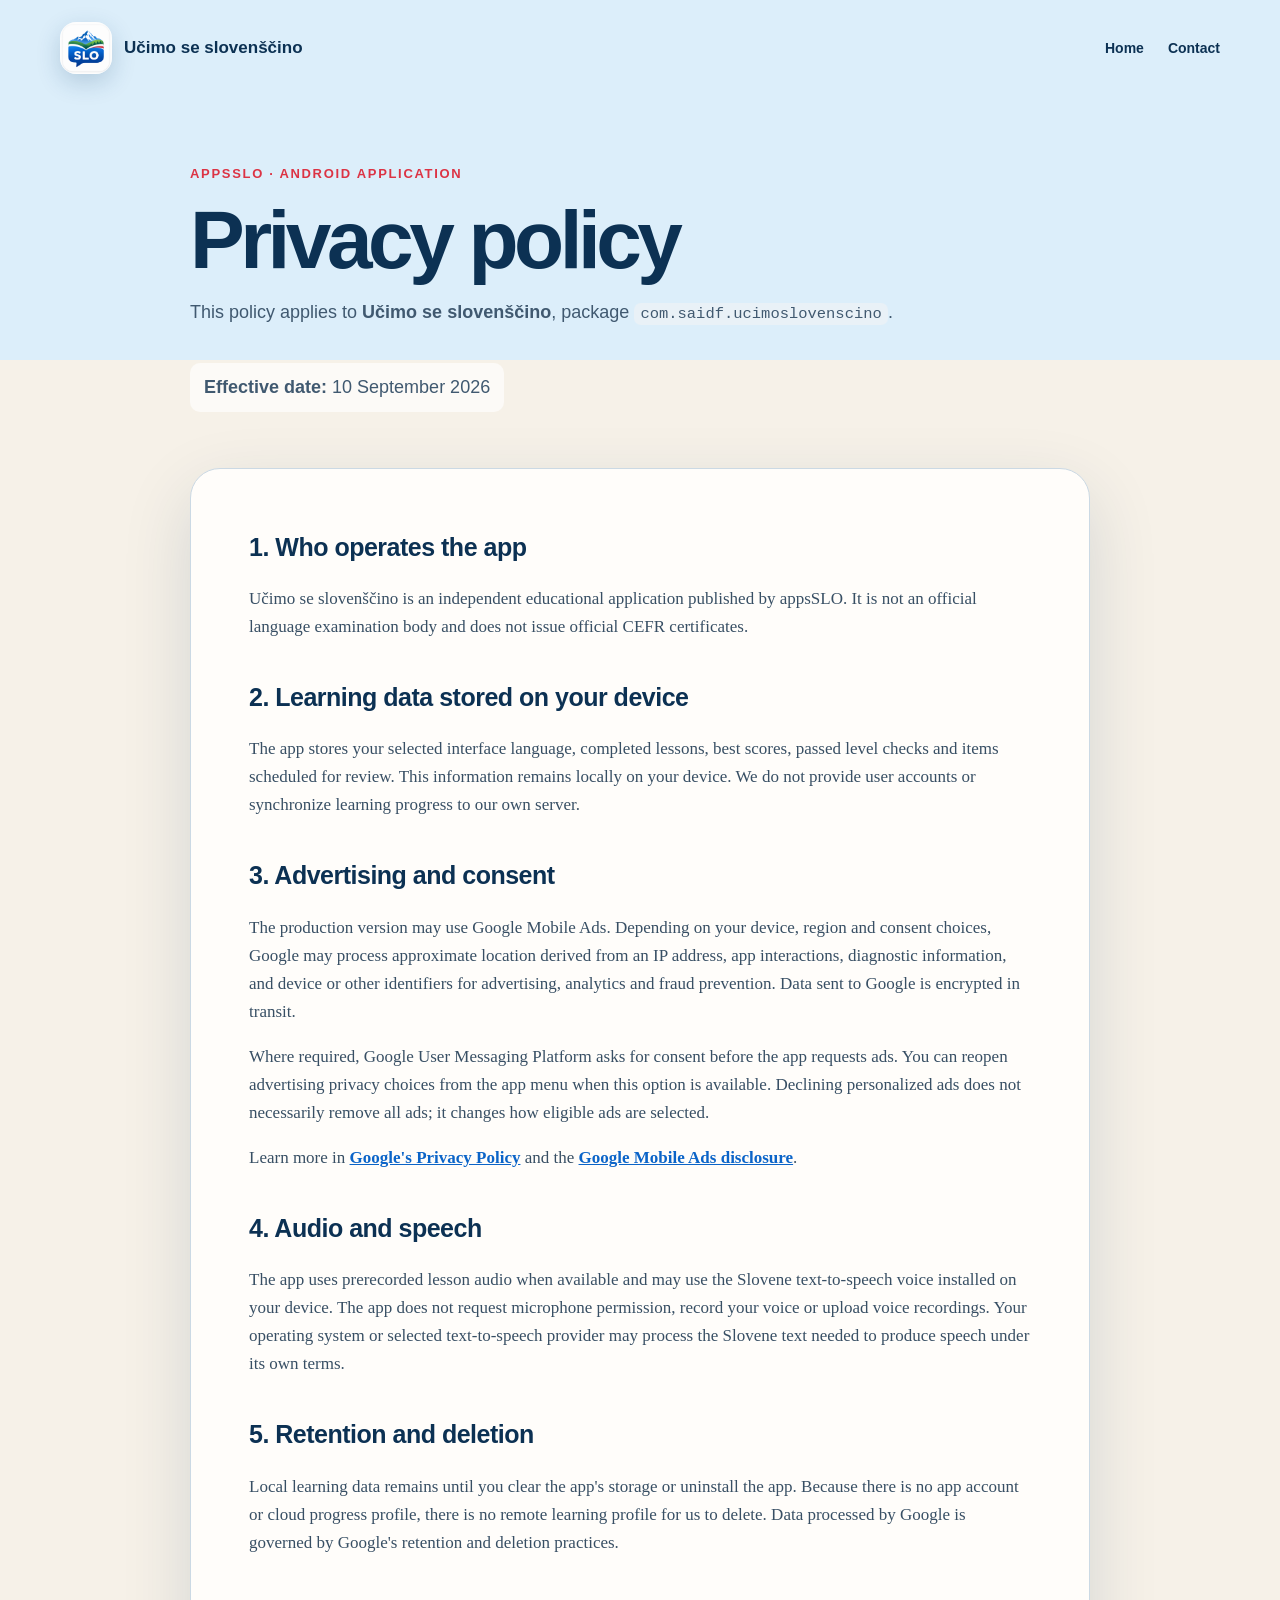
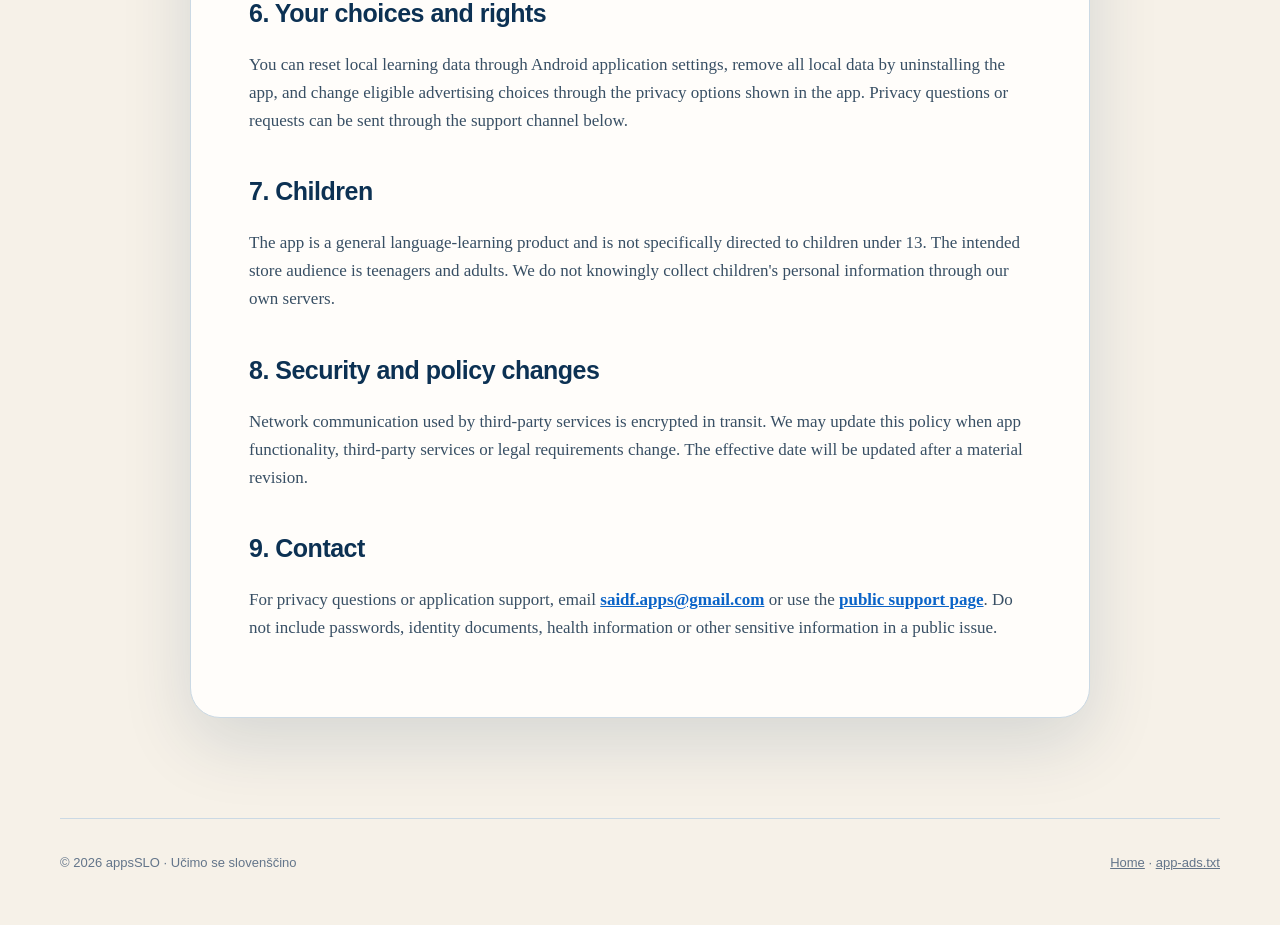
==== privacy/index.html @ cbe658a6 "Publish app website and privacy policy" ====
<!doctype html>
<html lang="en">
  <head>
    <meta charset="utf-8">
    <meta name="viewport" content="width=device-width, initial-scale=1">
    <meta name="theme-color" content="#0d416f">
    <meta name="description" content="Privacy policy for the Učimo se slovenščino Android application.">
    <title>Privacy policy | Učimo se slovenščino</title>
    <link rel="icon" href="../assets/app-icon.png">
    <link rel="stylesheet" href="../styles.css">
  </head>
  <body class="policy-page">
    <header class="site-header">
      <a class="brand" href="../" aria-label="Učimo se slovenščino home">
        <img src="../assets/app-icon.png" alt="" width="52" height="52">
        <span>Učimo se slovenščino</span>
      </a>
      <nav aria-label="Policy navigation"><a href="../">Home</a><a href="#contact">Contact</a></nav>
    </header>

    <main class="policy-layout">
      <header class="policy-intro">
        <p class="eyebrow">appsSLO · Android application</p>
        <h1>Privacy policy</h1>
        <p>This policy applies to <strong>Učimo se slovenščino</strong>, package <code>com.saidf.ucimoslovenscino</code>.</p>
        <p class="effective"><strong>Effective date:</strong> 10 September 2026</p>
      </header>

      <article class="policy-card">
        <h2>1. Who operates the app</h2>
        <p>Učimo se slovenščino is an independent educational application published by appsSLO. It is not an official language examination body and does not issue official CEFR certificates.</p>

        <h2>2. Learning data stored on your device</h2>
        <p>The app stores your selected interface language, completed lessons, best scores, passed level checks and items scheduled for review. This information remains locally on your device. We do not provide user accounts or synchronize learning progress to our own server.</p>

        <h2>3. Advertising and consent</h2>
        <p>The production version may use Google Mobile Ads. Depending on your device, region and consent choices, Google may process approximate location derived from an IP address, app interactions, diagnostic information, and device or other identifiers for advertising, analytics and fraud prevention. Data sent to Google is encrypted in transit.</p>
        <p>Where required, Google User Messaging Platform asks for consent before the app requests ads. You can reopen advertising privacy choices from the app menu when this option is available. Declining personalized ads does not necessarily remove all ads; it changes how eligible ads are selected.</p>
        <p>Learn more in <a href="https://policies.google.com/privacy">Google's Privacy Policy</a> and the <a href="https://developers.google.com/admob/android/privacy/play-data-disclosure">Google Mobile Ads disclosure</a>.</p>

        <h2>4. Audio and speech</h2>
        <p>The app uses prerecorded lesson audio when available and may use the Slovene text-to-speech voice installed on your device. The app does not request microphone permission, record your voice or upload voice recordings. Your operating system or selected text-to-speech provider may process the Slovene text needed to produce speech under its own terms.</p>

        <h2>5. Retention and deletion</h2>
        <p>Local learning data remains until you clear the app's storage or uninstall the app. Because there is no app account or cloud progress profile, there is no remote learning profile for us to delete. Data processed by Google is governed by Google's retention and deletion practices.</p>

        <h2>6. Your choices and rights</h2>
        <p>You can reset local learning data through Android application settings, remove all local data by uninstalling the app, and change eligible advertising choices through the privacy options shown in the app. Privacy questions or requests can be sent through the support channel below.</p>

        <h2>7. Children</h2>
        <p>The app is a general language-learning product and is not specifically directed to children under 13. The intended store audience is teenagers and adults. We do not knowingly collect children's personal information through our own servers.</p>

        <h2>8. Security and policy changes</h2>
        <p>Network communication used by third-party services is encrypted in transit. We may update this policy when app functionality, third-party services or legal requirements change. The effective date will be updated after a material revision.</p>

        <h2 id="contact">9. Contact</h2>
        <p>For privacy questions or application support, email <a href="mailto:saidf.apps@gmail.com">saidf.apps@gmail.com</a> or use the <a href="https://github.com/ucimo-se-slovenscino/ucimo-se-slovenscino.github.io/issues">public support page</a>. Do not include passwords, identity documents, health information or other sensitive information in a public issue.</p>
      </article>
    </main>

    <footer>
      <p>© 2026 appsSLO · Učimo se slovenščino</p>
      <p><a href="../">Home</a> · <a href="../app-ads.txt">app-ads.txt</a></p>
    </footer>
  </body>
</html>
---- styles.css ----
:root {
  color-scheme: light;
  --ink: #0c3153;
  --muted: #63758a;
  --paper: #fffdfa;
  --canvas: #f6f1e8;
  --sky: #dceefa;
  --blue: #0b64c8;
  --deep-blue: #093e78;
  --red: #dc3344;
  --line: #cbd9e4;
  --shadow: 0 24px 70px rgb(12 49 83 / 14%);
}

* { box-sizing: border-box; }
html { scroll-behavior: smooth; }
body {
  margin: 0;
  color: var(--ink);
  background:
    radial-gradient(circle at 82% 10%, rgb(255 255 255 / 90%) 0 7%, transparent 25%),
    linear-gradient(155deg, #eef8ff 0 28%, var(--canvas) 64%);
  font: 17px/1.65 Georgia, "Times New Roman", serif;
}
a { color: inherit; }
code { padding: .15em .4em; border-radius: .45em; background: #e9f1f7; font: .86em/1.4 Consolas, monospace; }
.site-header, main, footer { width: min(1160px, calc(100% - 40px)); margin-inline: auto; }
.site-header { display: flex; align-items: center; justify-content: space-between; gap: 28px; padding: 22px 0; }
.brand { display: inline-flex; align-items: center; gap: 12px; font: 800 17px/1.2 "Trebuchet MS", sans-serif; text-decoration: none; }
.brand img { border-radius: 16px; box-shadow: 0 8px 24px rgb(13 65 111 / 20%); }
nav { display: flex; gap: 24px; font: 700 14px/1.2 "Trebuchet MS", sans-serif; }
nav a { text-decoration: none; }
nav a:hover, nav a:focus-visible { color: var(--blue); }
.hero { display: grid; grid-template-columns: minmax(0, 1.2fr) minmax(260px, .65fr); align-items: center; gap: clamp(42px, 8vw, 110px); min-height: 720px; padding: 64px 4vw 90px; }
.eyebrow { margin: 0 0 18px; color: var(--red); font: 900 13px/1.2 "Trebuchet MS", sans-serif; letter-spacing: .13em; text-transform: uppercase; }
h1, h2, h3 { font-family: "Trebuchet MS", sans-serif; }
h1 { margin: 0; max-width: 780px; font-size: clamp(48px, 7vw, 88px); line-height: .98; letter-spacing: -.055em; }
h1 em { color: var(--blue); font-style: normal; }
.lede { max-width: 690px; margin: 28px 0; color: #405970; font: clamp(18px, 2vw, 22px)/1.55 "Trebuchet MS", sans-serif; }
.actions { display: flex; flex-wrap: wrap; gap: 12px; }
.button { display: inline-block; padding: 15px 21px; border: 2px solid var(--ink); border-radius: 14px; font: 850 15px/1.2 "Trebuchet MS", sans-serif; text-decoration: none; }
.button.primary { border-color: var(--red); color: white; background: var(--red); box-shadow: 0 12px 28px rgb(220 51 68 / 24%); }
.button.secondary { background: rgb(255 255 255 / 70%); }
.availability { margin-top: 24px; color: var(--muted); font: 13px/1.6 "Trebuchet MS", sans-serif; }
.phone { width: min(100%, 350px); margin-inline: auto; padding: 10px; border: 1px solid rgb(255 255 255 / 80%); border-radius: 42px; background: #102536; box-shadow: var(--shadow); transform: rotate(2deg); }
.phone img { display: block; width: 100%; border-radius: 32px; }
.course { padding: 100px 4vw; border-radius: 40px; background: var(--ink); color: white; box-shadow: var(--shadow); }
.section-heading { max-width: 720px; }
.section-heading h2, .languages h2, .trust h2 { margin: 0 0 18px; font-size: clamp(34px, 5vw, 58px); line-height: 1.04; letter-spacing: -.04em; }
.section-heading > p:last-child { color: #c4d6e4; }
.level-grid { display: grid; grid-template-columns: repeat(3, 1fr); gap: 18px; margin-top: 52px; }
.level-card { padding: 28px; border: 1px solid rgb(255 255 255 / 18%); border-radius: 24px; background: rgb(255 255 255 / 7%); }
.level-card.active { color: var(--ink); background: var(--sky); }
.level-card h3 { margin: 20px 0 10px; font-size: 23px; }
.level-card p { margin: 0; opacity: .78; }
.level-number { display: inline-grid; place-items: center; width: 58px; height: 58px; border-radius: 18px; color: var(--ink); background: #f6bd45; font: 950 22px/1 "Trebuchet MS", sans-serif; }
.features { display: grid; grid-template-columns: repeat(2, 1fr); gap: 18px; padding: 100px 4vw; }
.features article { padding: 30px; border: 1px solid var(--line); border-radius: 24px; background: rgb(255 255 255 / 72%); }
.features span { color: var(--red); font: 900 13px/1 "Trebuchet MS", sans-serif; }
.features h3 { margin: 12px 0 8px; font-size: 24px; }
.features p { margin: 0; color: var(--muted); }
.languages { display: grid; grid-template-columns: 1fr 1fr; gap: 60px; align-items: center; margin-bottom: 100px; padding: 70px 4vw; border: 1px solid var(--line); border-radius: 36px; background: var(--paper); }
.languages ul { display: flex; flex-wrap: wrap; gap: 10px; margin: 0; padding: 0; list-style: none; }
.languages li { padding: 11px 15px; border-radius: 999px; background: var(--sky); font: 800 14px/1.2 "Trebuchet MS", sans-serif; }
.trust { margin-bottom: 100px; padding: clamp(34px, 7vw, 78px); border-radius: 36px; color: white; background: linear-gradient(135deg, var(--deep-blue), var(--blue)); box-shadow: var(--shadow); }
.trust p { max-width: 760px; color: #d8e9f7; }
.trust-links { display: flex; gap: 22px; margin-top: 28px; font: 800 15px/1.2 "Trebuchet MS", sans-serif; }
footer { display: flex; justify-content: space-between; gap: 24px; padding: 34px 0 52px; color: var(--muted); border-top: 1px solid var(--line); font: 13px/1.5 "Trebuchet MS", sans-serif; }
footer p { margin: 0; }
.policy-page { background: linear-gradient(180deg, #dceefa 0 360px, var(--canvas) 360px); }
.policy-layout { max-width: 900px; padding: 70px 0 100px; }
.policy-intro { margin-bottom: 38px; }
.policy-intro h1 { font-size: clamp(48px, 8vw, 82px); }
.policy-intro > p:not(.eyebrow) { color: #405970; font: 18px/1.6 "Trebuchet MS", sans-serif; }
.effective { display: inline-block; padding: 10px 14px; border-radius: 10px; background: rgb(255 255 255 / 65%); }
.policy-card { padding: clamp(26px, 6vw, 58px); border: 1px solid var(--line); border-radius: 30px; background: var(--paper); box-shadow: var(--shadow); }
.policy-card h2 { margin: 36px 0 10px; font-size: 25px; letter-spacing: -.02em; }
.policy-card h2:first-child { margin-top: 0; }
.policy-card p { color: #384f64; }
.policy-card a { color: var(--blue); font-weight: 700; }

@media (max-width: 780px) {
  .site-header { align-items: flex-start; }
  nav { gap: 13px; padding-top: 17px; }
  nav a:not(:last-child) { display: none; }
  .hero { grid-template-columns: 1fr; padding-inline: 0; }
  .hero-copy { padding-top: 30px; }
  .phone { width: min(78vw, 330px); transform: none; }
  .level-grid, .features, .languages { grid-template-columns: 1fr; }
  .course, .languages, .trust { border-radius: 26px; }
  footer { flex-direction: column; }
}

@media (prefers-reduced-motion: no-preference) {
  .hero-copy { animation: rise .65s ease-out both; }
  .phone { animation: rise .75s .1s ease-out both; }
  @keyframes rise { from { opacity: 0; transform: translateY(18px); } to { opacity: 1; } }
}
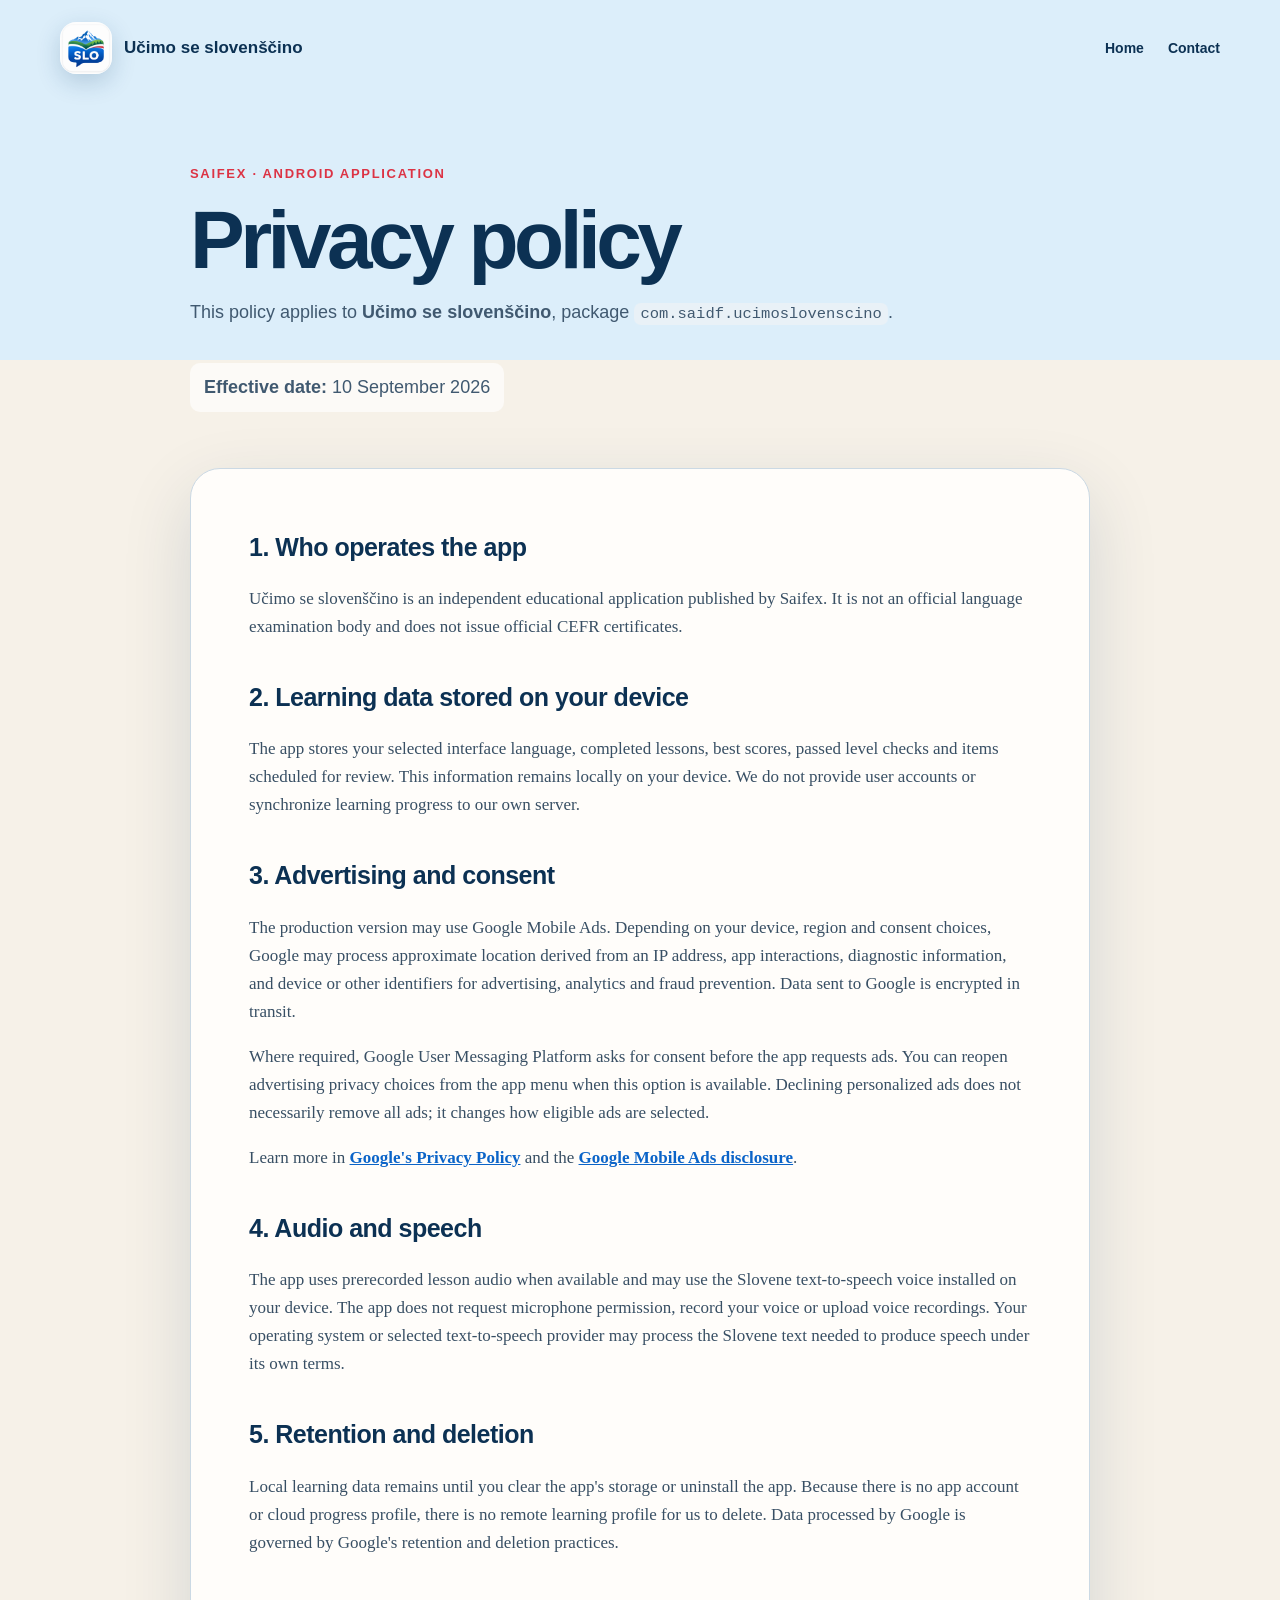
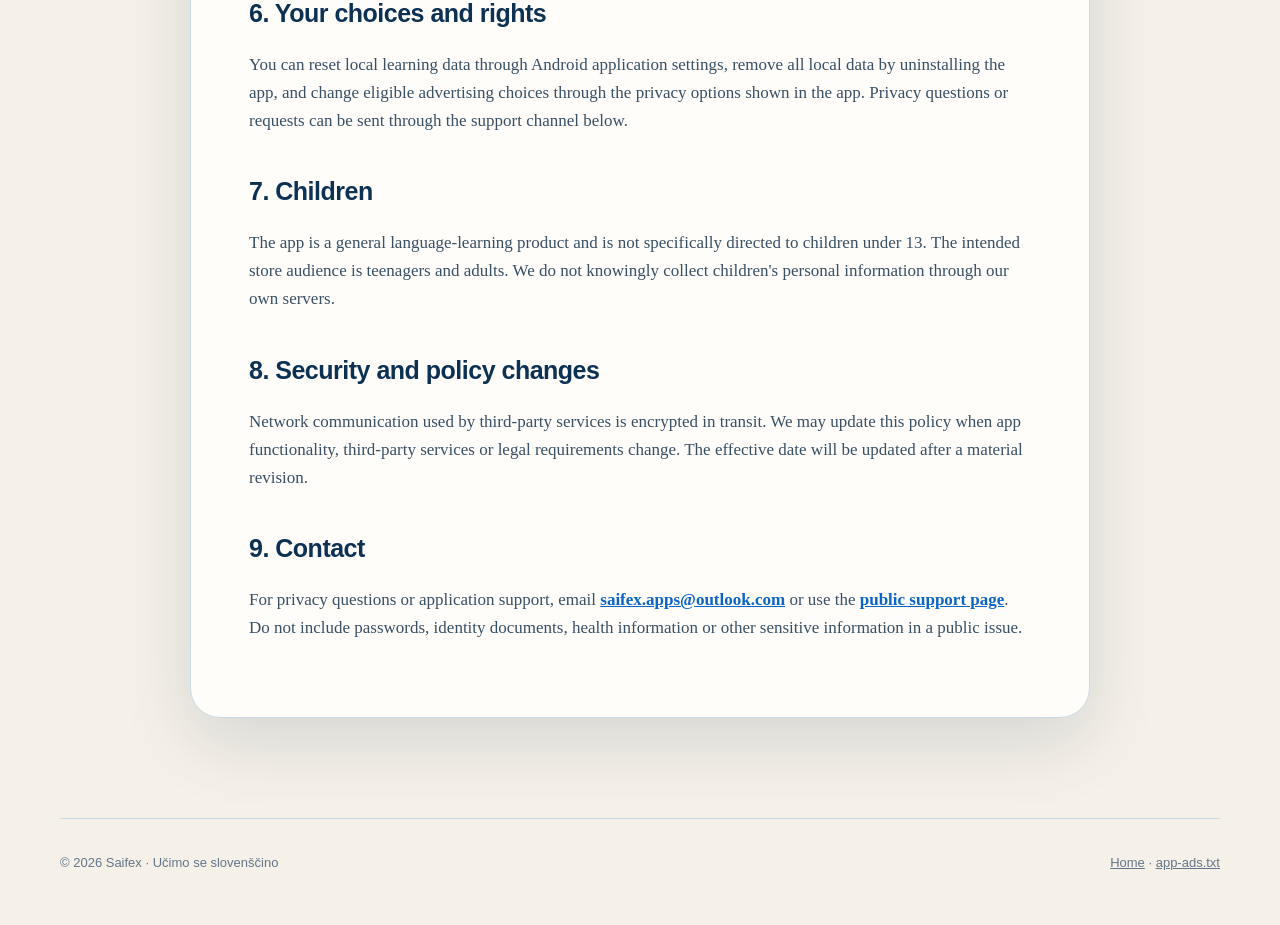
==== commit bb52618e: "Update index.html from appsSLO to Saifex from saidf.apps@gmail.com to saifex.apps@outlook.com" ====
--- a/privacy/index.html
+++ b/privacy/index.html
@@ -20,7 +20,7 @@
 
     <main class="policy-layout">
       <header class="policy-intro">
-        <p class="eyebrow">appsSLO · Android application</p>
+        <p class="eyebrow">Saifex · Android application</p>
         <h1>Privacy policy</h1>
         <p>This policy applies to <strong>Učimo se slovenščino</strong>, package <code>com.saidf.ucimoslovenscino</code>.</p>
         <p class="effective"><strong>Effective date:</strong> 10 September 2026</p>
@@ -28,7 +28,7 @@
 
       <article class="policy-card">
         <h2>1. Who operates the app</h2>
-        <p>Učimo se slovenščino is an independent educational application published by appsSLO. It is not an official language examination body and does not issue official CEFR certificates.</p>
+        <p>Učimo se slovenščino is an independent educational application published by Saifex. It is not an official language examination body and does not issue official CEFR certificates.</p>
 
         <h2>2. Learning data stored on your device</h2>
         <p>The app stores your selected interface language, completed lessons, best scores, passed level checks and items scheduled for review. This information remains locally on your device. We do not provide user accounts or synchronize learning progress to our own server.</p>
@@ -54,12 +54,12 @@
         <p>Network communication used by third-party services is encrypted in transit. We may update this policy when app functionality, third-party services or legal requirements change. The effective date will be updated after a material revision.</p>
 
         <h2 id="contact">9. Contact</h2>
-        <p>For privacy questions or application support, email <a href="mailto:saidf.apps@gmail.com">saidf.apps@gmail.com</a> or use the <a href="https://github.com/ucimo-se-slovenscino/ucimo-se-slovenscino.github.io/issues">public support page</a>. Do not include passwords, identity documents, health information or other sensitive information in a public issue.</p>
+        <p>For privacy questions or application support, email <a href="mailto:saifex.apps@outlook.com">saifex.apps@outlook.com</a> or use the <a href="https://github.com/ucimo-se-slovenscino/ucimo-se-slovenscino.github.io/issues">public support page</a>. Do not include passwords, identity documents, health information or other sensitive information in a public issue.</p>
       </article>
     </main>
 
     <footer>
-      <p>© 2026 appsSLO · Učimo se slovenščino</p>
+      <p>© 2026 Saifex · Učimo se slovenščino</p>
       <p><a href="../">Home</a> · <a href="../app-ads.txt">app-ads.txt</a></p>
     </footer>
   </body>
